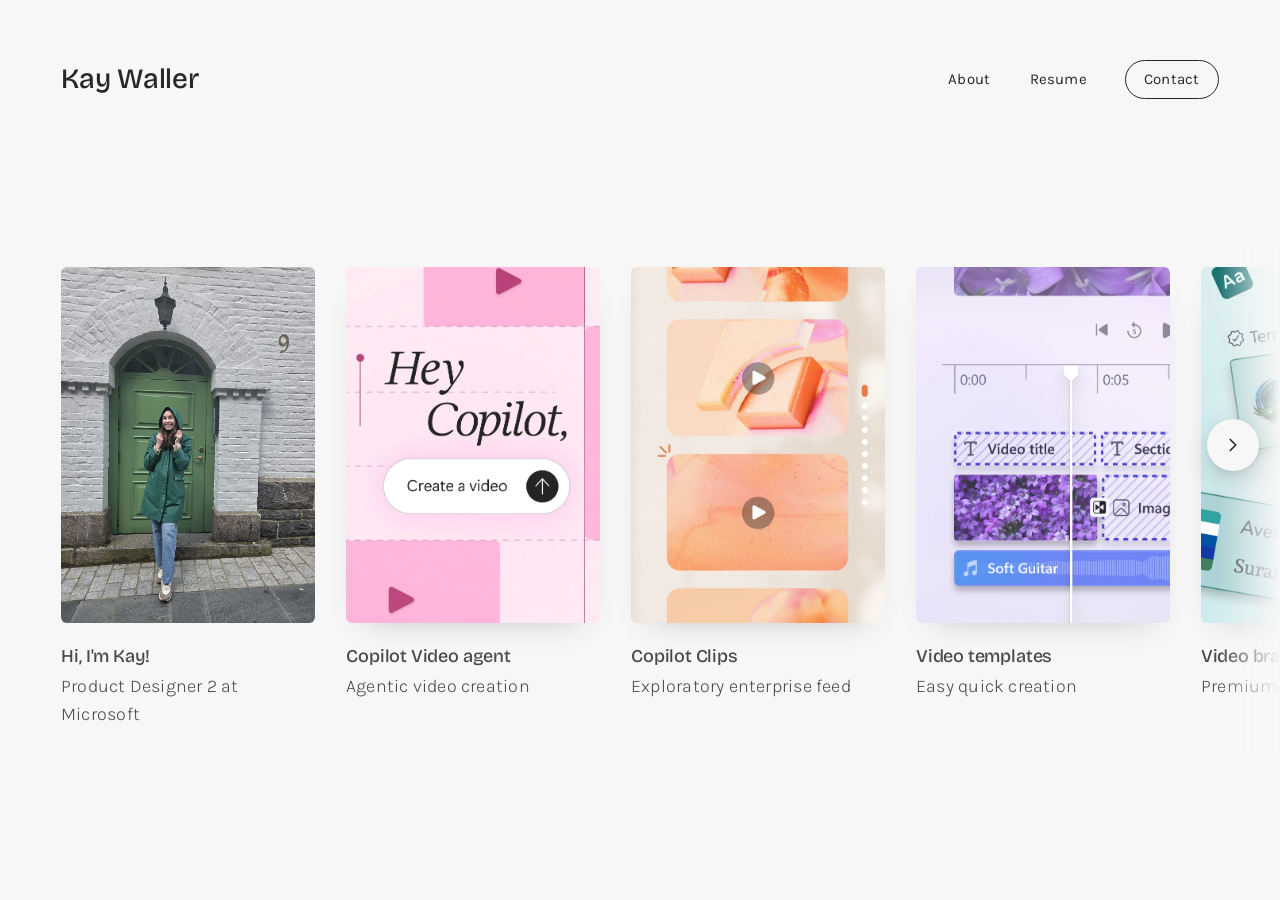
==== index.html @ d30f6dbe "Publish portfolio site" ====
<!doctype html>
<html lang="en">
<head>
  <meta charset="utf-8">
  <meta name="viewport" content="width=device-width, initial-scale=1">
  <title>Kay Waller</title>
  <meta name="description" content="Kay Waller is a Product Designer who believes great design is intuitive, inclusive, and sustainable.">
  <link rel="icon" href="assets/favicon.svg" type="image/svg+xml">
  <link rel="icon" href="assets/favicon-32.png" sizes="32x32" type="image/png">
  <link rel="apple-touch-icon" href="assets/apple-touch-icon.png">
  <meta property="og:type" content="website">
  <meta property="og:site_name" content="Kay Waller">
  <meta property="og:title" content="Kay Waller">
  <meta property="og:description" content="Kay Waller is a Product Designer who believes great design is intuitive, inclusive, and sustainable.">
  <meta property="og:image" content="assets/share/home.jpg">
  <meta property="og:image:width" content="1200">
  <meta property="og:image:height" content="630">
  <meta name="twitter:card" content="summary_large_image">
  <link rel="preconnect" href="https://fonts.googleapis.com">
  <link rel="preconnect" href="https://fonts.gstatic.com" crossorigin>
  <link href="https://fonts.googleapis.com/css2?family=Karla:wght@200;300;400;500;600&family=Bricolage+Grotesque:opsz,wght@12..96,400;12..96,500&display=swap" rel="stylesheet">
  <link rel="stylesheet" href="css/style.css">
</head>
<body class="home">
  <a class="skip" href="#work">Skip to work</a>

  <header class="site-header">
    <a class="wordmark" href="index.html">Kay Waller</a>
    <nav class="header-links" aria-label="Primary">
      <a href="about.html">About</a>
      <a href="https://drive.google.com/file/d/10A3PeTtxcqSA4NvQwoAbNyN6nnkfd34d/view?usp=sharing" target="_blank" rel="noopener">Resume</a>
      <a class="pill" href="mailto:kaywaller19@gmail.com">Contact</a>
    </nav>
  </header>

  <main class="landing" id="work">
    <div class="rail-wrap">
      <div class="rail-fade left" hidden></div>
      <div class="rail-fade right"></div>
      <button class="rail-nav prev" type="button" aria-label="Scroll projects left" disabled>
        <svg viewBox="0 0 24 24" fill="none" stroke="currentColor" stroke-width="1.8" stroke-linecap="round" stroke-linejoin="round"><path d="M15 18l-6-6 6-6"/></svg>
      </button>
      <button class="rail-nav next" type="button" aria-label="Scroll projects right">
        <svg viewBox="0 0 24 24" fill="none" stroke="currentColor" stroke-width="1.8" stroke-linecap="round" stroke-linejoin="round"><path d="M9 18l6-6-6-6"/></svg>
      </button>

      <div class="rail" data-project-cards>
        <div class="card card--me">
          <div class="card-media">
            <img src="assets/landing/me.jpg" alt="Kay Waller in a green raincoat, smiling in front of a green door" width="1000" height="1333">
          </div>
          <p class="card-sub">Hi, I'm Kay!</p>
          <p class="card-note">Product Designer 2 at Microsoft</p>
        </div>
      </div>
    </div>
  </main>

  <script src="js/projects.js"></script>
  <script src="js/main.js"></script>
</body>
</html>
---- css/style.css ----
/* ==========================================================================
   Kay Waller — portfolio
   Type: Playfair Display (display) + Karla (text), matching the original site.
   Each project page sets --tint / --tint-deep / --accent on <body>.
   ========================================================================== */

:root {
  --bg: #f7f7f7;
  --surface: #fafafa;
  --ink: #282828;
  --ink-soft: #4a4a4a;
  --muted: #6b6b6b;
  --line: #d9d9d9;
  --accent: #e2622a;
  --tint: #f3c4a5;
  --tint-deep: #eab08c;
  --serif: "Bricolage Grotesque", var(--sans); /* display face for titles, headings, the name and card titles; Karla stays for body text */
  --sans: "Karla", system-ui, -apple-system, sans-serif;
  --gutter: clamp(16px, 4.8vw, 96px);
  --col: 680px;
  --wide: 1240px;
  --radius: 12px;
  --shadow: 0 24px 48px -20px rgba(40, 30, 20, .28), 0 4px 14px rgba(40, 30, 20, .06);
  --ease: cubic-bezier(.22, .8, .24, 1);
  /* Project page spacing, sized to the 18px body. Every gap on a project page uses one of these. */
  --sp-caption: 12px;  /* image or video -> its caption */
  --sp-head: 16px;     /* heading -> the text under it */
  --sp-para: 18px;     /* paragraph -> paragraph (1em) */
  --sp-block: 36px;    /* text <-> figure, carousel, card row or quote */
  --sp-section: 80px;  /* end of one section -> next section's heading */
  /* shared header geometry, so buttons sit at the same height on the landing and project pages */
  --head-top: clamp(24px, 4.4vw, 56px);
  --head-row: calc(clamp(22px, 2.2vw, 28px) * 1.68); /* one line of the Kay Waller wordmark */
}

*, *::before, *::after { box-sizing: border-box; }
html { -webkit-text-size-adjust: 100%; scroll-behavior: smooth; }
@media (prefers-reduced-motion: reduce) { html { scroll-behavior: auto; } *, *::before, *::after { transition: none !important; animation: none !important; } }

body {
  margin: 0;
  background: var(--bg);
  color: var(--ink);
  font-family: var(--sans);
  font-weight: 300;
  font-size: 18px;
  line-height: 1.68;
  letter-spacing: .012em;
  -webkit-font-smoothing: antialiased;
  overflow-x: hidden;
}
img, video { display: block; max-width: 100%; height: auto; }
a { color: inherit; }
h1, h2, h3 { font-family: var(--serif); font-weight: 500; letter-spacing: -.015em; margin: 0; }
p { margin: 0 0 var(--sp-para); }
strong { font-weight: 500; }
:focus-visible { outline: 2px solid var(--accent); outline-offset: 3px; border-radius: 4px; }

.skip { position: absolute; left: -999px; top: 8px; background: var(--ink); color: #fff; padding: 8px 14px; border-radius: 6px; z-index: 50; }
.skip:focus { left: 8px; }

/* ---------- Site header (landing) ---------- */
.site-header {
  display: flex; align-items: center; justify-content: space-between; gap: 16px;
  padding: var(--head-top) var(--gutter) 0;
}
.wordmark { font-family: var(--serif); font-size: clamp(24px, 2.4vw, 32px); font-weight: 500; text-decoration: none; letter-spacing: -.01em; }
.header-links { display: flex; align-items: center; gap: clamp(16px, 2.4vw, 40px); }
.header-links a { text-decoration: none; font-weight: 400; font-size: 18px; }
.header-links a:not(.pill):hover { text-decoration: underline; text-underline-offset: 5px; }
.pill {
  display: inline-block; padding: 9px 26px; border: 1.5px solid var(--ink); border-radius: 999px;
  transition: background .25s var(--ease), color .25s var(--ease);
}
.pill:hover { background: var(--ink); color: var(--bg); }

.toast {
  position: fixed; left: 50%; bottom: 32px; z-index: 60;
  padding: 10px 20px; border-radius: 999px;
  background: var(--ink); color: var(--bg); font-size: 15px; font-weight: 400; white-space: nowrap;
  box-shadow: 0 10px 28px rgba(0, 0, 0, .18);
  opacity: 0; transform: translate(-50%, 12px); pointer-events: none;
  transition: opacity .3s var(--ease), transform .3s var(--ease);
}
.toast.show { opacity: 1; transform: translate(-50%, 0); }

/* ---------- Landing card rail ---------- */
.landing { padding: clamp(48px, 9vh, 120px) 0 clamp(48px, 8vh, 96px); }
.rail-wrap { position: relative; }
.rail {
  --card: clamp(260px, calc((100vw - 2 * var(--gutter) - 3 * 40px) / 4), 440px);
  display: grid; grid-auto-flow: column; grid-auto-columns: var(--card);
  gap: clamp(20px, 2.4vw, 40px);
  overflow-x: auto; overscroll-behavior-x: contain;
  scroll-snap-type: x mandatory; scroll-padding-inline: var(--gutter);
  padding: 24px var(--gutter) 40px;
  scrollbar-width: none;
}
.rail::-webkit-scrollbar { display: none; }
.rail > * { scroll-snap-align: start; }
/* Snapping fights eased wheel scrolling, so keep it for touch only */
@media (pointer: fine) { .rail { scroll-snap-type: none; } }
.rail-nav {
  position: absolute; top: calc(24px + var(--card-h, 0px) / 2); translate: 0 -50%;
  width: 52px; height: 52px; border-radius: 50%; border: 0; cursor: pointer;
  display: grid; place-items: center;
  background: var(--bg); color: var(--ink);
  box-shadow: 0 10px 28px rgba(0, 0, 0, .16), 0 2px 6px rgba(0, 0, 0, .08);
  transition: opacity .3s var(--ease), transform .25s var(--ease);
  z-index: 3;
}
.rail-nav:hover { transform: scale(1.06); }
.rail-nav[disabled] { opacity: 0; pointer-events: none; }
.rail-nav.prev { left: calc(var(--gutter) / 2 - 10px); }
.rail-nav.next { right: calc(var(--gutter) / 2 - 10px); }
.rail-nav svg { width: 22px; height: 22px; }
.rail-fade { position: absolute; top: 0; bottom: 0; width: var(--gutter); pointer-events: none; z-index: 2; transition: opacity .3s; }
.rail-fade.left { left: 0; background: linear-gradient(90deg, var(--bg), transparent); }
.rail-fade.right { right: 0; background: linear-gradient(270deg, var(--bg), transparent); }
.rail-fade[hidden] { display: block; opacity: 0; }

.card { display: block; text-decoration: none; color: inherit; }
.card-media {
  position: relative; aspect-ratio: 5 / 7; border-radius: 6px; overflow: hidden;
  background: #e6e6e6; box-shadow: 0 18px 40px -22px rgba(0, 0, 0, .35);
}
.card-media img { width: 100%; height: 100%; object-fit: cover; transition: transform .7s var(--ease), filter .4s var(--ease); }
/* The hover blurs the image itself (not a backdrop-filter, which leaves a sharp sliver at the card's edges);
   the image is scaled up enough that the blur's faded rim stays outside the card's clipped corners. */
.card-hover {
  position: absolute; inset: 0; display: grid; place-content: center; justify-items: center; gap: 10px;
  background: color-mix(in srgb, var(--bg) 55%, transparent);
  opacity: 0; transition: opacity .35s var(--ease);
  font-size: 17px; font-weight: 400;
}
.card-hover svg { width: 56px; height: 56px; transform: translateX(-6px); transition: transform .45s var(--ease); }
a.card .card-media:hover .card-hover, a.card:focus-visible .card-hover { opacity: 1; }
a.card .card-media:hover .card-hover svg, a.card:focus-visible .card-hover svg { transform: none; }
a.card .card-media:hover img, a.card:focus-visible .card-media img { transform: scale(1.1); filter: blur(6px) saturate(.6); }
.card--me .card-media { background: #dadada; box-shadow: none; }
.card-title { margin: 22px 0 2px; font-family: var(--sans); font-weight: 500; font-size: 18px; letter-spacing: .02em; }
.card-sub { margin: 0; color: var(--ink-soft); font-size: 17px; line-height: 1.6; }

/* Landing page: fits one screen, no vertical scroll, cards sized to the height left under the header */
body.home { height: 100vh; height: 100dvh; display: flex; flex-direction: column; overflow: hidden; }
.home .site-header { flex: none; }
/* Three levels: name 28 / titles 18 / everything else 15 */
:is(.home, .page-about) .wordmark { font-size: clamp(22px, 2.2vw, 28px); font-weight: 500; }
:is(.home, .page-about) .header-links a { font-size: 15px; }
:is(.home, .page-about) .pill { padding: 6px 18px; }
/* Resume: a ghost pill the same size as Contact that fills light gray on hover */
:is(.home, .page-about) .header-links { gap: clamp(4px, .8vw, 12px); }
:is(.home, .page-about) .header-links a:not(.pill) {
  padding: 6px 18px; border: 1.5px solid transparent; border-radius: 999px;
  transition: background .25s var(--ease);
}
:is(.home, .page-about) .header-links a:not(.pill):hover { text-decoration: none; background: #edeff2; }
/* Even spacing: at rest, a ghost pill's visible edge is its text, but Contact's is its outline. Pulling the ghost
   pills together by half their padding and pushing Contact out by the same makes every visible gap identical. */
:is(.home, .page-about) .header-links { --hl-pad: 18px; }
:is(.home, .page-about) .header-links a:not(.pill) + a:not(.pill) { margin-left: calc(var(--hl-pad) / -2); }
:is(.home, .page-about) .header-links .pill { margin-left: calc(var(--hl-pad) / 2); }
/* the page you're on keeps its light gray fill */
/* the page you're on: no fill, just a short black underline with rounded ends, spanning the word */
:is(.home, .page-about) .header-links a[aria-current="page"] { position: relative; background: none; cursor: default; }
:is(.home, .page-about) .header-links a[aria-current="page"]::after {
  content: ""; position: absolute; left: var(--hl-pad); right: var(--hl-pad); bottom: 2px;
  height: 2px; border-radius: 999px; background: var(--ink);
}

/* About page: laid out on the landing page's grid. The page is one screen tall like the landing page, and the row
   uses the same card size, gap, padding and vertical centring, so the two photos sit exactly where the landing page's
   first two cards are. The bio spans two card widths and ends on the header's right edge. */
body.page-about { height: 100vh; height: 100dvh; display: flex; flex-direction: column; overflow: hidden; }
.page-about .site-header { flex: none; }
.about {
  flex: 1; min-height: 0; overflow-y: auto; container-type: size;
  display: flex; flex-direction: column; justify-content: center;
}
.about-row {
  /* same --card/--gap as .landing .rail; --label-h matches the landing cards' title + subtitle under the image */
  --card: calc(.98 * min(clamp(200px, calc((100vw - 2 * var(--gutter) - 3 * 40px) / 4), 440px), (100cqh - 210px) * 5 / 7));
  --gap: clamp(20px, 2.4vw, 40px); --label-h: 78px;
  display: grid; grid-template-columns: var(--card) var(--card) minmax(0, 1fr); column-gap: var(--gap); align-items: start;
  padding: 20px var(--gutter) calc(28px + var(--label-h));
}
.about-photo { aspect-ratio: 5 / 7; border-radius: 6px; overflow: hidden; background: #dadada; box-shadow: 0 14px 32px -20px rgba(0, 0, 0, .26); }
.about-photo img { width: 100%; height: 100%; object-fit: cover; }
.about-photo--empty { box-shadow: none; }
/* load-in: the same deal as the landing cards. The photos drop as a deck on the first slot, the second is dealt out
   to its place, then the bio fades up. Uses the landing page's keyframes and timings. */
.about-photo {
  position: relative; z-index: calc(10 - var(--i, 0));
  animation:
    deck-drop .15s cubic-bezier(.2, .9, .3, 1.2) both,
    deal .35s cubic-bezier(.34, 1.45, .55, 1) calc(.08s + var(--i, 0) * .035s) both;
}
.about-photo:nth-child(1) { --i: 0; --r: -3deg; }
.about-photo:nth-child(2) { --i: 1; --r: 5deg; }
.about-text { animation: text-up .3s var(--ease) .29s both; }
.about-text { justify-self: end; width: min(100%, 2 * var(--card) + var(--gap)); }
/* set exactly like the "Kay Waller" wordmark in the header */
.about-text h1 { font-family: var(--serif); font-size: clamp(22px, 2.2vw, 28px); font-weight: 500; letter-spacing: -.01em; line-height: 1.25; margin-bottom: var(--sp-head); }
.about-text a { text-underline-offset: 3px; }
.landing {
  flex: 1; min-height: 0; padding: 0;
  display: flex; flex-direction: column; justify-content: center;
  container-type: size;
}
.landing .rail {
  /* 210px = rail padding + the gap above the description + up to five lines of it (descriptions are never cut off) */
  --card: calc(.98 * min(clamp(200px, calc((100vw - 2 * var(--gutter) - 3 * 40px) / 4), 440px), (100cqh - 210px) * 5 / 7));
  padding-block: 20px 28px;
}
.landing .rail-nav { top: calc(20px + var(--card-h, 0px) / 2); }

/* Load-in: the cards drop onto the first slot as a messy deck, then get dealt out one by one.
   Each card starts --i slots to its left (stacked on the About me card) with its own tilt. */
.landing .rail { --gap: clamp(20px, 2.4vw, 40px); column-gap: var(--gap); position: relative; z-index: 1; }
.landing .card {
  position: relative; z-index: calc(10 - var(--i, 0));
  animation:
    deck-drop .15s cubic-bezier(.2, .9, .3, 1.2) both,
    deal .35s cubic-bezier(.34, 1.45, .55, 1) calc(.08s + var(--i, 0) * .035s) both;
}
/* no hover states while the cards are still flying (main.js removes this when the deal finishes) */
.landing .rail.dealing .card { pointer-events: none; }
.landing .card:nth-child(1) { --i: 0; --r: -3deg; }
.landing .card:nth-child(2) { --i: 1; --r: 5deg; }
.landing .card:nth-child(3) { --i: 2; --r: -7deg; }
.landing .card:nth-child(4) { --i: 3; --r: 4deg; }
.landing .card:nth-child(5) { --i: 4; --r: -5deg; }
.landing .card-title, .landing .card-sub { animation: text-up .3s var(--ease) calc(.25s + var(--i, 0) * .035s) both; }
.landing .card-sub { animation-delay: calc(.29s + var(--i, 0) * .035s); }
.landing .rail-nav.next:not([disabled]) { animation: nudge .6s var(--ease) .55s both; }
@keyframes deck-drop {
  from { opacity: 0; scale: 1.06; }
  to { opacity: 1; scale: 1; }
}
@keyframes deal {
  from { translate: calc(-1 * var(--i, 0) * (var(--card) + var(--gap))) 0; rotate: var(--r, 0deg); }
  to { translate: 0 0; rotate: 0deg; }
}
@keyframes text-up {
  from { opacity: 0; translate: 0 8px; }
  to { opacity: 1; translate: 0 0; }
}
@keyframes nudge { /* the next arrow pops in, then gives a little "there's more" bump */
  0% { opacity: 0; scale: .6; }
  35% { opacity: 1; scale: 1; translate: 0 -50%; }
  55% { translate: 6px -50%; }
  75% { translate: 0 -50%; }
  85% { translate: 3px -50%; }
  100% { translate: 0 -50%; }
}
/* Project cards look and behave the same on the landing page and in each project's "Other work" */
:is(.landing, .other) .card-media { box-shadow: 0 14px 32px -20px rgba(0, 0, 0, .26); }
.landing .card--me .card-media { box-shadow: none; }
:is(.landing, .other) .card-hover { font-size: 15px; font-weight: 400; gap: 6px; }
:is(.landing, .other) .card-hover svg { width: 28px; height: 28px; transform: translateX(-3px); }
/* a soft bob while hovered: the label trails the arrow slightly so they move like one springy object */
:is(.landing, .other) .card-hover-label { display: block; }
:is(.landing, .other) a.card .card-media:hover .card-hover svg,
:is(.landing, .other) a.card:focus-visible .card-hover svg { animation: hover-bob 1.6s ease-in-out .35s infinite; }
:is(.landing, .other) a.card .card-media:hover .card-hover-label,
:is(.landing, .other) a.card:focus-visible .card-hover-label { animation: hover-bob 1.6s ease-in-out .42s infinite; }
@keyframes hover-bob {
  0%, 45%, 100% { translate: 0 0; }
  15% { translate: 0 -3px; }
  28% { translate: 0 0; }
  36% { translate: 0 -1px; }
}
:is(.landing, .other) .card-hover circle { fill: var(--ink); stroke: var(--ink); }
:is(.landing, .other) .card-hover path { stroke: var(--bg); }
:is(.landing, .other) .card-title { margin: 24px 0 6px; font-size: 21px; line-height: 1.25; letter-spacing: 0; }
:is(.landing, .other) .card-sub { font-size: 18px; font-weight: 300; line-height: 1.55; } /* same size and weight as the project pages' body text */
:is(.landing, .other) .card-sub { margin-top: 20px; font-family: var(--serif); font-weight: 500; letter-spacing: -.01em; } /* card titles in the display face */
:is(.landing, .other) .card-note { margin: 2px 0 0; color: var(--ink-soft); font-size: 18px; line-height: 1.55; } /* plain body text under the bold label */ /* the landing cards have no titles: the description sits right under the image */
/* ---------- Project hero ---------- */
.topnav {
  display: flex; justify-content: space-between; align-items: center; gap: 16px;
  padding: clamp(20px, 3.6vw, 44px) var(--gutter) 0; font-size: 15px; font-weight: 400;
  position: relative; z-index: 2;
}
.topnav a { text-decoration: none; display: inline-flex; align-items: center; gap: 8px; }
.topnav a:hover span { text-decoration: underline; text-underline-offset: 5px; }
.topnav svg { width: 18px; height: 18px; flex: none; transition: transform .3s var(--ease); }
.topnav a:first-child:hover svg { transform: translateY(-2px); }
.topnav a:last-child:hover svg { transform: translateX(3px); }

/* Hero runs edge to edge from the very top; the project nav floats over it on frosted pills */
.phead { position: relative; }
.phead .topnav {
  position: absolute; top: 0; left: 0; right: 0;
  padding-top: var(--head-top); height: calc(var(--head-top) + var(--head-row));
}
.phead .topnav a {
  padding: 6px 13px; border-radius: 999px;
  background: color-mix(in srgb, var(--bg) 20%, transparent);
  -webkit-backdrop-filter: blur(14px) saturate(1.2); backdrop-filter: blur(14px) saturate(1.2);
  transition: background .25s var(--ease);
}
.phead .topnav a:hover { background: color-mix(in srgb, var(--bg) 80%, transparent); }
.phead .topnav a:hover span { text-decoration: none; }
/* home is icon only: a 44px circle with the same 20px icon and 12px padding as the "Back to top" button */
.phead .topnav a:first-child { padding: 12px; border-radius: 50%; }
.phead .topnav a:first-child svg { width: 20px; height: 20px; }
.hero-banner {
  width: 100%; margin: 0; border-radius: 0; overflow: hidden;
  background: var(--tint); aspect-ratio: 3072 / 1371; max-height: 82vh;
}
.hero-banner img { width: 100%; height: 100%; object-fit: cover; object-position: var(--hero-pos, center); }
/* below the image (narrower than 1200px): title, subtitle and button stacked, on the same column as the story text */
.hero-text {
  display: flex; flex-direction: column; gap: var(--sp-head);
  max-width: var(--col); margin: 0 auto; padding: clamp(32px, 5vw, 56px) var(--gutter) 0; box-sizing: content-box;
}
.hero-text .hero-sub { margin: 0; }
.hero-text h1 { font-size: clamp(38px, 4.3vw, 58px); line-height: 1.04; letter-spacing: -.025em; text-wrap: balance; }
.hero-sub { font-size: clamp(18px, 1.3vw, 20px); color: var(--ink-soft); margin: 0 0 .5em; }

/* Wide screens: title + subtitle sit on the empty side of the hero image.
   Each page sets data-text="left|right" and --text-w (how much of the image is empty) on .phead. */
@media (min-width: 1200px) {
  /* Title + subtitle sit straight on the image: the same 420px text width on every page, against the page edge on
     the image's empty side, and vertically centred in the image so all four heroes match. --text-w only caps the
     width where an image's empty area is narrower than that. */
  .phead .hero-text {
    --pad: clamp(20px, 2vw, 32px);
    position: absolute; z-index: 1; top: var(--text-y, 50%); translate: 0 -50%; /* --text-y: a page can centre the text on its image's subject instead */
    width: calc(min(420px, var(--text-w, 100%) - var(--gutter)) + 2 * var(--pad));
    max-width: none; margin: 0; box-sizing: border-box; padding: var(--pad);
    display: flex; flex-direction: column; align-items: stretch; gap: var(--sp-head);
  }
  .phead[data-text="left"] .hero-text { left: calc(var(--gutter) - var(--pad)); }
  .phead[data-text="right"] .hero-text { right: calc(var(--gutter) - var(--pad)); }
  .phead .hero-text h1 { font-size: clamp(34px, 3.2vw, 52px); }
  .phead .hero-sub { font-size: 17px; color: var(--ink); margin: 0; }
}

/* ---------- Overview (challenge + meta) ---------- */
.overview { padding: var(--sp-section) max(var(--gutter), calc((100% - var(--col)) / 2)) 0; }
.eyebrow { font-family: var(--sans); font-size: 16px; font-weight: 400; letter-spacing: .08em; text-transform: uppercase; color: var(--accent); margin: 0 0 8px; }
.challenge { font-family: var(--serif); font-weight: 400; letter-spacing: -.01em; font-size: clamp(24px, 2vw, 29px); line-height: 1.35; margin: 0 0 var(--sp-block); text-wrap: pretty; }
.meta { display: grid; grid-template-columns: 1fr 1fr; gap: var(--sp-block) clamp(32px, 5vw, 64px); }
.meta p { margin: 0; }
.meta ul { margin: 0; padding: 0; list-style: none; }
.meta li { position: relative; padding-left: 18px; }
/* the dash is a text character, not a drawn line: text sits on whole pixels, so every dash renders identically.
   (A thin drawn line lands on fractional pixel rows and blurs or thickens unevenly from item to item.) */
.meta li::before { content: "\2013"; position: absolute; left: 0; top: 0; color: var(--accent); font-weight: 400; }

/* ---------- Story sections ---------- */
.story { padding: 0 var(--gutter); container-type: inline-size; }
.section { max-width: var(--col); margin: var(--sp-section) auto 0; }
.section > h2 { font-size: 24px; line-height: 1.25; margin-bottom: var(--sp-head); }
.section h3 { font-family: var(--sans); font-weight: 600; font-size: 18px; margin: 0 0 8px; }
.section ul.list { margin: 0 0 var(--sp-para); padding: 0; list-style: none; }
.section ul.list > li { position: relative; padding-left: 26px; margin-bottom: .5em; }
.section ul.list > li::before { content: "\2013"; position: absolute; left: 2px; top: 0; color: var(--accent); font-weight: 400; }
mark.todo { background: #fff1a8; color: var(--ink); padding: 1px 5px; border-radius: 4px; box-shadow: inset 0 0 0 1px #e8c94a; font-weight: 400; }

/* ---------- Figures ---------- */
.fig { margin: var(--sp-block) 0; }
.fig-media { position: relative; border-radius: var(--radius); overflow: hidden; box-shadow: var(--shadow); background: #e7e7e7; }
.fig-media img, .fig-media video { width: 100%; }
.fig figcaption, .caption { margin-top: var(--sp-caption); text-align: center; color: var(--ink-soft); font-size: 15px; line-height: 1.5; text-wrap: balance; }

/* "Jump to final designs" in the hero: the same frosted pill as the project nav buttons; the arrow nudges down on hover */
.jump {
  align-self: flex-start; width: fit-content; display: inline-flex; align-items: center; gap: 8px; margin: 4px 0 0 -13px; /* pull left by the padding so the words line up with the subtitle */
  padding: 6px 13px; border-radius: 999px; font-size: 15px; font-weight: 600; text-decoration: none; color: var(--ink);
  background: color-mix(in srgb, var(--bg) 20%, transparent);
  -webkit-backdrop-filter: blur(14px) saturate(1.2); backdrop-filter: blur(14px) saturate(1.2);
  transition: background .25s var(--ease);
}
.jump:hover { background: color-mix(in srgb, var(--bg) 80%, transparent); }
.jump svg { width: 16px; height: 16px; transition: transform .3s var(--ease); }
.jump:hover svg { transform: translateY(2px); }
#final-designs { scroll-margin-top: var(--sp-block); }

/* "Back to top": frosted pill fixed bottom-left, shown by main.js once you've scrolled down */
.to-top {
  /* bottom gap = the space under the "Other work" cards at the end of the page (section spacing + the rail's 4px) */
  position: fixed; left: var(--gutter); bottom: calc(var(--sp-section) + 4px); z-index: 40;
  display: grid; place-items: center; width: 44px; height: 44px; padding: 0; border: 0; border-radius: 50%;
  color: var(--ink); cursor: pointer;
  background: color-mix(in srgb, var(--bg) 82%, transparent);
  -webkit-backdrop-filter: blur(14px) saturate(1.2); backdrop-filter: blur(14px) saturate(1.2);
  box-shadow: 0 6px 18px rgba(0, 0, 0, .1), 0 1px 3px rgba(0, 0, 0, .06);
  opacity: 0; translate: 0 10px; pointer-events: none;
  transition: opacity .3s var(--ease), translate .3s var(--ease), background .25s var(--ease);
}
.to-top.show { opacity: 1; translate: 0 0; pointer-events: auto; }
.to-top:hover { background: var(--bg); }
.to-top svg { width: 20px; height: 20px; transition: transform .3s var(--ease); }
.to-top:hover svg { transform: translateY(-2px); }

/* plain: for images that bring their own transparent backdrop and shadow, so no frame around them */
.fig--plain .fig-media { background: none; box-shadow: none; border-radius: 0; overflow: visible; }
/* the Video Hub screenshot has ~4% transparent margin round the window: widen it so the window itself spans the column */
.fig--hub .fig-media img { width: 109.3%; max-width: none; margin: -2.4% 0 -7.1% -4.65%; }

/* cards cut out onto transparency: a soft shadow under each card shape, in place of the backdrop they were on */
.fig--cards .fig-media img { filter: drop-shadow(0 10px 14px rgba(0, 0, 0, .09)) drop-shadow(0 2px 4px rgba(0, 0, 0, .04)); }

/* as wide as the page header: edge to edge between the header's left and right margins */
.fig--full { width: 100cqw; margin-left: 50%; transform: translateX(-50%); } /* 100cqw = the story area inside its gutters, scrollbar excluded */

/* wider than the text column */
.fig--wide { width: min(var(--wide), calc(100vw - 2 * var(--gutter))); margin-left: 50%; transform: translateX(-50%); }

/* full bleed: a tinted band that runs edge to edge with the media centred inside */
.fig--bleed {
  width: 100vw; margin-left: 50%; transform: translateX(-50%);
  padding: clamp(40px, 7vw, 112px) var(--gutter);
  background: linear-gradient(160deg, var(--tint) 0%, var(--tint-deep) 100%);
  margin-block: var(--sp-block);
}
.fig--bleed .fig-media { max-width: var(--wide); margin-inline: auto; box-shadow: 0 40px 80px -30px rgba(0, 0, 0, .35); }
.fig--bleed figcaption { color: var(--ink); max-width: var(--wide); margin-inline: auto; }
/* ---------- Team cards: a row of three spanning the text column; stacks on phones ---------- */
.team-cards {
  list-style: none; padding: 0; margin: var(--sp-block) 0;
  display: grid; grid-template-columns: repeat(3, minmax(0, 1fr)); gap: 0 clamp(12px, 1.6vw, 22px);
}
/* header and body rows are shared across the cards, so the headers match in height when one title wraps */
.team-card {
  display: grid; grid-row: span 2; grid-template-rows: subgrid; border-radius: 18px; overflow: hidden; background: #fff;
  box-shadow: 0 12px 26px -10px rgba(0, 0, 0, .14), 0 2px 6px rgba(0, 0, 0, .04);
}
.section .team-card h3 {
  margin: 0; padding: 16px 20px; background: #202020; color: #e2e2e2;
  font-size: 18px; font-weight: 600; line-height: 1.4;
}
.team-cards--pair { grid-template-columns: repeat(2, minmax(0, 1fr)); } /* two cards splitting the column */
/* five cards: a row of three, then two centred beneath (on a six-track grid each card spans two) */
.team-cards--five { grid-template-columns: repeat(6, minmax(0, 1fr)); }
.team-cards--five > .team-card { grid-column: span 2; }
.team-cards--five > .team-card:nth-child(4) { grid-column: 2 / span 2; }
.team-cards--five > .team-card:nth-child(n+4) { margin-top: clamp(12px, 1.6vw, 22px); }
.section .team-card--me h3 { background: #ff92c6; color: #202020; }
.team-card p { margin: 0; padding: 16px 20px 22px; color: var(--ink); line-height: 1.55; }

/* ---------- Team rows: wordier cards stacked down the text column, dark header on the left, full text on the right ---------- */
.team-rows { list-style: none; padding: 0; margin: var(--sp-block) 0; display: grid; gap: 14px; }
.team-row {
  display: grid; grid-template-columns: minmax(0, 1fr) minmax(0, 2fr); border-radius: 18px; overflow: hidden; background: #fff;
  box-shadow: 0 12px 26px -10px rgba(0, 0, 0, .14), 0 2px 6px rgba(0, 0, 0, .04);
}
.section .team-row h3 { margin: 0; padding: 18px 20px; background: #202020; color: #e2e2e2; font-size: 18px; font-weight: 600; line-height: 1.4; }
.team-row-body { padding: 18px 22px 20px; }
.team-row-body > :is(p, ul) { margin: 0; line-height: 1.55; }
.team-row-body > ul.list > li { margin-bottom: .45em; }
.team-row-body > ul.list > li:last-child { margin-bottom: 0; }

/* ---------- Screenshot rail: full-bleed horizontal scroller inside a story section ---------- */
/* Breaks out of the text column to the full window so later items run off the right edge. */
.shot-rail { width: 100vw; margin: calc(var(--sp-block) - 12px) 0 var(--sp-block) calc(50% - 50vw); }
/* just enough rail padding for the shots' shadows (overflow-x scrolling clips them otherwise) */
.shot-rail .rail { padding-block: 12px 4px; }
.shot-rail .rail-nav { top: calc(12px + var(--card-h, 0px) / 2); }
/* every shot shares one height and keeps its own width, so whole boards show and the captions line up */
.shot-rail .rail {
  --shot-h: clamp(265px, 27.8vw, 503px); grid-auto-columns: max-content;
  /* start the first item on the text column's left edge instead of the page gutter */
  --col-left: calc((100vw - min(var(--col), 100vw - 2 * var(--gutter))) / 2);
  padding-left: var(--col-left); scroll-padding-left: var(--col-left);
}
.shot { margin: 0; }
.shot-media { border-radius: var(--radius); overflow: hidden; background: #e7e7e7; box-shadow: var(--shadow); }
/* plain shots: images that bring their own transparent backdrop and shadow get no box, fill or shadow */
.shot--plain .shot-media { background: none; box-shadow: none; border-radius: 0; overflow: visible; }
.shot-media img, .shot-media video { height: var(--shot-h); width: auto; max-width: none; }
.shot figcaption { width: 0; min-width: 100%; margin-top: var(--sp-caption); color: var(--ink-soft); font-size: 15px; line-height: 1.5; text-align: center; text-wrap: balance; } /* wraps to the image's width */

/* ---------- Pull quotes ---------- */
.pullquote {
  position: relative; margin: var(--sp-block) 0; padding: 8px 0 8px clamp(28px, 4vw, 56px);
  border-left: 3px solid var(--accent);
}
.pullquote::before {
  content: "\201C"; position: absolute; left: clamp(20px, 3.4vw, 46px); top: -.42em;
  font-family: var(--serif); font-size: clamp(86px, 8.4vw, 132px); line-height: 1; color: var(--accent); opacity: .22; pointer-events: none;
}
.pullquote p { position: relative; font-family: var(--serif); font-size: clamp(22px, 1.8vw, 26px); line-height: 1.45; margin: 0; text-wrap: pretty; }
/* plain variant: just the accent line beside ordinary body text, no quote mark */
.pullquote--plain { padding: 4px 0 4px 24px; }
/* the big quote mark pokes up .42em above the quote, so add that overhang to the space above it */
.pullquote:not(.pullquote--plain) { margin-top: calc(var(--sp-block) + .25 * clamp(86px, 8.4vw, 132px)); }
.pullquote--plain::before { content: none; }
.pullquote--plain p { font-size: inherit; line-height: 1.6; }
.pullquote footer { margin-top: var(--sp-caption); font-size: 14px; font-weight: 400; letter-spacing: .08em; text-transform: uppercase; color: var(--accent); }

/* ---------- Two-up callout cards ---------- */
.duo { display: grid; grid-template-columns: 1fr 1fr; gap: 24px; margin: var(--sp-block) 0; }
.duo > div { padding: 28px 30px; border-radius: var(--radius); background: color-mix(in srgb, var(--tint) 28%, var(--surface)); border: 1px solid color-mix(in srgb, var(--accent) 45%, transparent); }
.duo p { margin: 0; }

/* ---------- Chip row (short noun lists) ---------- */
.chips { display: flex; flex-wrap: wrap; gap: 10px; margin: 0 0 var(--sp-para); padding: 0; list-style: none; }
.chips li { padding: 8px 18px; border-radius: 999px; background: var(--surface); border: 1px solid var(--line); font-weight: 400; font-size: 16px; }

/* ---------- Dash list whose items each carry a figure (text, then its image/video) ---------- */
.section ul.list--figs > li { margin-bottom: var(--sp-block); }
.section ul.list--figs > li > p { margin: 0; }
.section ul.list--figs > li > .fig { margin: var(--sp-head) 0 0; }

/* ---------- Expanding gallery (multiple images in one visual) ---------- */
.expand {
  width: min(var(--wide), calc(100vw - 2 * var(--gutter))); margin: var(--sp-block) 0; margin-left: 50%; transform: translateX(-50%);
}
.expand-track { display: flex; gap: 10px; height: var(--h, 460px); }
.panel {
  --grow: 1; position: relative; flex: var(--grow) 1 0; min-width: 0; margin: 0;
  border-radius: var(--radius); overflow: hidden; cursor: pointer; background: #e2e2e2;
  box-shadow: 0 14px 30px -18px rgba(0, 0, 0, .35);
  transition: flex-grow .6s var(--ease), box-shadow .4s var(--ease);
}
.panel.is-active { --grow: var(--active-grow, 5); cursor: default; box-shadow: var(--shadow); }
.panel img, .panel video { width: 100%; height: 100%; object-fit: cover; object-position: var(--pos, center); transition: filter .5s var(--ease), transform .8s var(--ease); }
.panel:not(.is-active) img, .panel:not(.is-active) video { filter: saturate(.55) brightness(.92); }
.panel:not(.is-active):hover img, .panel:not(.is-active):hover video { filter: none; }
.panel-num {
  position: absolute; left: 12px; top: 12px; min-width: 30px; height: 30px; padding: 0 9px; border-radius: 999px;
  display: grid; place-items: center; background: rgba(255, 255, 255, .88); color: var(--ink);
  font-size: 13px; font-weight: 500; font-variant-numeric: tabular-nums; pointer-events: none;
  -webkit-backdrop-filter: blur(6px); backdrop-filter: blur(6px);
}
.panel.is-active .panel-num { background: var(--accent); color: #fff; }
.panel figcaption { display: none; }
.expand-caption { display: flex; justify-content: center; align-items: baseline; gap: 12px; margin-top: var(--sp-caption); min-height: 1.5em; color: var(--ink-soft); font-size: 15px; text-align: center; }
.expand-caption b { font-weight: 500; color: var(--accent); font-variant-numeric: tabular-nums; }
.expand-group { margin: 6px 0 0; text-align: center; font-size: 14px; letter-spacing: .08em; text-transform: uppercase; color: var(--muted); }

/* ---------- Other work: the last thing on a project page, with empty space below ---------- */
.other { padding: var(--sp-section) 0; }
.other > h2 { font-size: 24px; line-height: 1.25; padding: 0 var(--gutter); max-width: calc(var(--col) + 2 * var(--gutter)); margin: 0 auto calc(var(--sp-head) - 4px); }
.other .rail { padding-block: 4px; }
/* The rail spans exactly the text column: the two cards split it, with the landing page's gap between them. */
.other .rail {
  padding-inline: calc((100% - min(var(--col), 100% - 2 * var(--gutter))) / 2);
  grid-auto-columns: calc((100% - clamp(20px, 2.4vw, 40px)) / 2);
}


/* ---------- Reveal on scroll ---------- */
.reveal { opacity: 0; transform: translateY(24px); transition: opacity .8s var(--ease), transform .8s var(--ease); }
.reveal.in { opacity: 1; transform: none; }
.fig--wide.reveal, .fig--full.reveal, .fig--bleed.reveal, .expand.reveal { transform: translate(-50%, 24px); }
.fig--wide.reveal.in, .fig--full.reveal.in, .fig--bleed.reveal.in, .expand.reveal.in { transform: translateX(-50%); }

/* ---------- Responsive ---------- */
@media (max-width: 760px) {
  .hero-banner { aspect-ratio: 4 / 3; }
}
@media (max-width: 760px) {
  :root { --sp-block: 28px; --sp-section: 56px; }
  .meta, .duo { grid-template-columns: 1fr; }
  .team-cards { grid-template-columns: 1fr; row-gap: 14px; }
  .team-cards--five > .team-card, .team-cards--five > .team-card:nth-child(n) { grid-column: auto; margin-top: 0; }
  .shot-rail .rail { --shot-h: 74vw; }
  .team-card { grid-row: auto; grid-template-rows: auto; }
  .team-row { grid-template-columns: 1fr; }
  /* phones: no one-screen lock; photos side by side, bio underneath */
  body.page-about { height: auto; overflow: visible; display: block; }
  .about { overflow: visible; container-type: normal; }
  /* minmax(0, …) so the photos can't grow to their image's natural width and push the page sideways */
  .about-row { --card: auto; grid-template-columns: minmax(0, 1fr) minmax(0, 1fr); row-gap: var(--sp-block); padding: var(--sp-block) var(--gutter) var(--sp-section); }
  .about-text { grid-column: 1 / -1; justify-self: stretch; width: auto; }
  .meta { gap: 32px; }
  .rail { --card: min(78vw, 340px); }
  .landing .rail { --card: calc(.98 * min(78vw, 340px, (100cqh - 210px) * 5 / 7)); }
  :is(.home, .page-about) .pill, :is(.home, .page-about) .header-links a:not(.pill) { padding: 5px 13px; }
  :is(.home, .page-about) .header-links { --hl-pad: 13px; }
  .other .rail { --card: calc(.945 * min(78vw, 340px)); grid-auto-columns: var(--card); justify-content: start; }
  .rail-nav, .rail-fade { display: none; }
  .header-links a { font-size: 16px; }
  .pill { padding: 7px 18px; }
  .topnav { font-size: 14px; }

  /* gallery becomes a swipeable strip, each image with its own caption */
  .expand { width: 100vw; }
  .expand-track { height: auto; overflow-x: auto; scroll-snap-type: x mandatory; padding: 0 var(--gutter) 8px; gap: 12px; scrollbar-width: none; }
  .expand-track::-webkit-scrollbar { display: none; }
  .panel { flex: 0 0 84%; scroll-snap-align: center; cursor: default; background: none; box-shadow: none; overflow: visible; border-radius: 0; }
  .panel img, .panel video { height: auto; border-radius: var(--radius); box-shadow: 0 14px 30px -18px rgba(0, 0, 0, .35); }
  .panel:not(.is-active) img, .panel:not(.is-active) video { filter: none; }
  .panel figcaption { display: block; margin-top: 12px; font-size: 15px; color: var(--ink-soft); text-align: left; }
  .panel-num { background: var(--accent) !important; color: #fff !important; }
  .expand-caption { display: none; }
  .expand-group { padding: 0 var(--gutter); text-align: left; }
}

/* Small phones: the landing/about header (name + About, Resume, Contact) has to fit in ~360px */
@media (max-width: 480px) {
  :is(.home, .page-about) .wordmark { font-size: 20px; }
  :is(.home, .page-about) .header-links a { font-size: 14px; }
  :is(.home, .page-about) .pill, :is(.home, .page-about) .header-links a:not(.pill) { padding: 5px 10px; }
  :is(.home, .page-about) .header-links { --hl-pad: 10px; gap: 0; }
}

/* Short screens (phones held sideways). The landing page stays one screen with no vertical scroll: the header is
   tightened and the cards shrink to fit the height, reserving just enough for the one-line title and subtitle.
   The About page has too much text for one screen, so it scrolls like a normal page. */
@media (max-height: 520px) {
  :root { --head-top: 14px; }
  /* 116px = rail padding + gap + up to two lines each of the (smaller) title and subtitle */
  .landing .rail {
    --card: calc(.98 * min(clamp(120px, calc((100vw - 2 * var(--gutter) - 3 * 40px) / 4), 440px), (100cqh - 116px) * 5 / 7));
    padding-block: 8px 10px;
  }
  .landing .card-sub { margin-top: 10px; font-size: 15px; line-height: 1.3; }
  .landing .card-note { font-size: 14px; line-height: 1.35; }
  body.page-about { height: auto; overflow: visible; display: block; }
}
@media (max-height: 520px) and (min-width: 761px) {
  .about { overflow: visible; container-type: normal; }
  .about-row { --card: min(22vw, 220px); padding: 24px var(--gutter) 56px; }
}

/* iPad portrait and phones held sideways (761-1024px wide): the About page stacks vertically, with both photos side
   by side on top and the bio underneath; it scrolls like a normal page */
@media (min-width: 761px) and (max-width: 1024px) {
  body.page-about { height: auto; overflow: visible; display: block; }
  .about { overflow: visible; container-type: normal; }
  .about-row {
    --card: auto; grid-template-columns: repeat(2, minmax(0, min(34vw, 280px))) minmax(0, 1fr);
    row-gap: var(--sp-block); padding: var(--sp-block) var(--gutter) var(--sp-section);
  }
  .about-photo:nth-child(1) { grid-column: 1; grid-row: 1; }
  .about-photo:nth-child(2) { grid-column: 2; grid-row: 1; }
  .about-text { grid-column: 1 / -1; grid-row: 2; justify-self: stretch; width: auto; }
  .about-photo { animation: text-up .45s var(--ease) calc(var(--i, 0) * .07s) both; }
}
/* Phone portrait: the landing cards become a vertical list the page scrolls through, instead of a sideways row */
@media (max-width: 760px) and (min-height: 521px) {
  body.home { height: auto; overflow: visible; display: block; }
  .landing { container-type: normal; padding: 8px 0 var(--sp-section); }
  .landing .rail {
    --card: auto; grid-auto-flow: row; grid-template-columns: minmax(0, 1fr); grid-auto-columns: auto;
    row-gap: var(--sp-block); overflow: visible; padding-block: 16px 0;
  }
  /* the sideways deal doesn't suit a column: each card rises in, one after another */
  .landing .card { animation: text-up .45s var(--ease) calc(var(--i, 0) * .07s) both; }
  .landing .card-title, .landing .card-sub, .landing .card-note { animation: none; }
}

/* iPad portrait and phones held sideways: header-width figures shrink back to the text column */
@media (min-width: 761px) and (max-width: 1024px) {
  .fig--full { width: 100%; margin-left: 0; transform: none; }
  .fig--full.reveal { transform: translateY(24px); }
  .fig--full.reveal.in { transform: none; }
}

/* Phone portrait: "Other work" cards stack vertically instead of scrolling sideways */
@media (max-width: 760px) {
  .other .rail {
    --card: auto; grid-auto-flow: row; grid-template-columns: minmax(0, 1fr); grid-auto-columns: auto;
    row-gap: var(--sp-block); overflow: visible;
  }
}

/* Phone portrait: every screenshot/video carousel becomes a plain vertical stack at the text column's width */
@media (max-width: 760px) {
  .shot-rail { width: auto; margin: var(--sp-block) 0; }
  .shot-rail .rail {
    grid-auto-flow: row; grid-template-columns: minmax(0, 1fr); grid-auto-columns: auto;
    row-gap: var(--sp-block); overflow: visible; padding: 0;
  }
  .shot-media img, .shot-media video { width: 100%; height: auto; }
  .shot figcaption { width: auto; min-width: 0; }
}
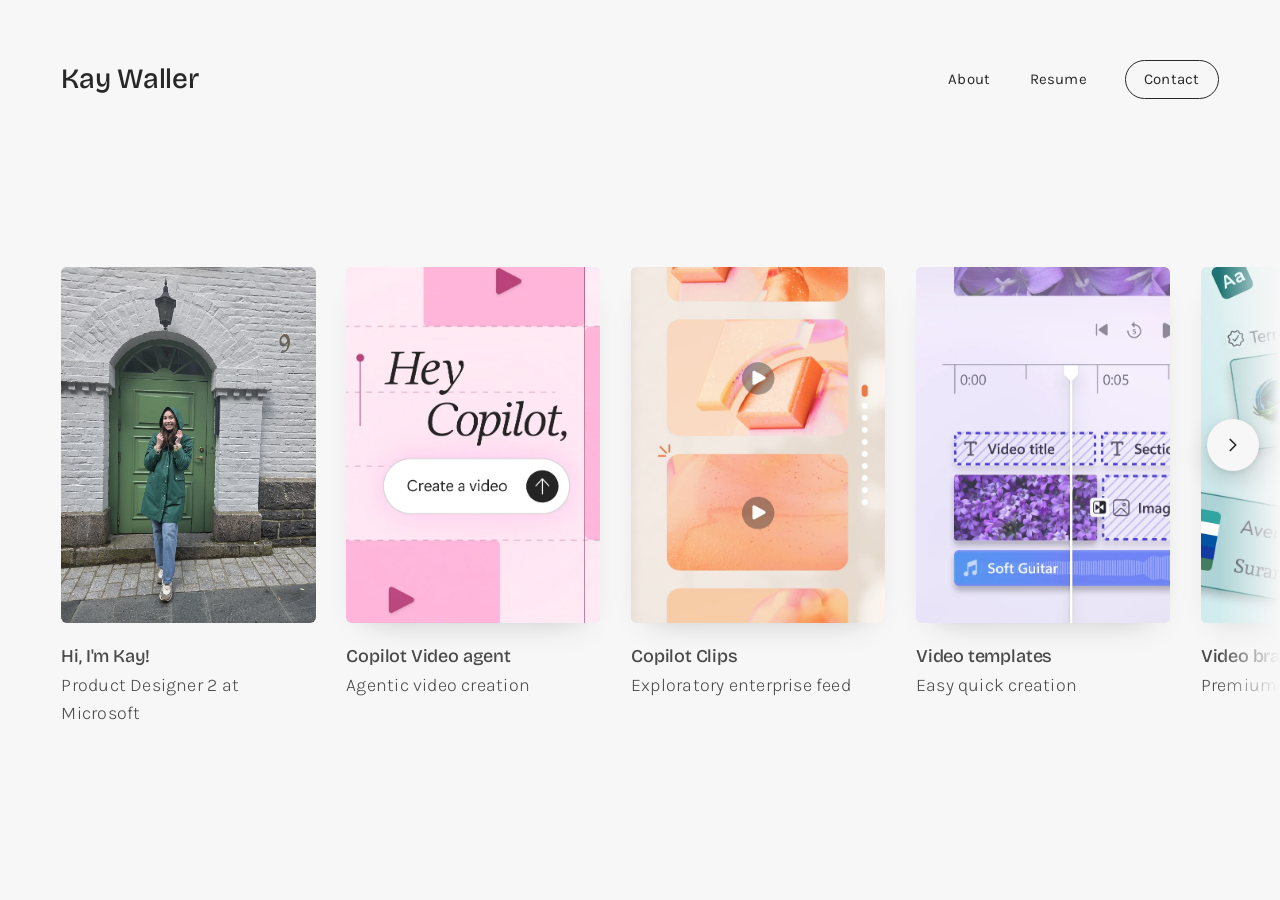
==== commit 09fbee90: "Update resume link" ====
--- a/index.html
+++ b/index.html
@@ -9,17 +9,19 @@
   <link rel="icon" href="assets/favicon-32.png" sizes="32x32" type="image/png">
   <link rel="apple-touch-icon" href="assets/apple-touch-icon.png">
   <meta property="og:type" content="website">
+  <link rel="canonical" href="https://kaywaller.com/">
+  <meta property="og:url" content="https://kaywaller.com/">
   <meta property="og:site_name" content="Kay Waller">
   <meta property="og:title" content="Kay Waller">
   <meta property="og:description" content="Kay Waller is a Product Designer who believes great design is intuitive, inclusive, and sustainable.">
-  <meta property="og:image" content="assets/share/home.jpg">
+  <meta property="og:image" content="https://kaywaller.com/assets/share/home.jpg">
   <meta property="og:image:width" content="1200">
   <meta property="og:image:height" content="630">
   <meta name="twitter:card" content="summary_large_image">
   <link rel="preconnect" href="https://fonts.googleapis.com">
   <link rel="preconnect" href="https://fonts.gstatic.com" crossorigin>
   <link href="https://fonts.googleapis.com/css2?family=Karla:wght@200;300;400;500;600&family=Bricolage+Grotesque:opsz,wght@12..96,400;12..96,500&display=swap" rel="stylesheet">
-  <link rel="stylesheet" href="css/style.css">
+  <link rel="stylesheet" href="css/style.css?v=202611071001">
 </head>
 <body class="home">
   <a class="skip" href="#work">Skip to work</a>
@@ -28,7 +30,7 @@
     <a class="wordmark" href="index.html">Kay Waller</a>
     <nav class="header-links" aria-label="Primary">
       <a href="about.html">About</a>
-      <a href="https://drive.google.com/file/d/10A3PeTtxcqSA4NvQwoAbNyN6nnkfd34d/view?usp=sharing" target="_blank" rel="noopener">Resume</a>
+      <a href="https://drive.google.com/file/d/1ph3kqgUBcSfzOSYTxsFuliPCpzbeH_09/view?usp=sharing" target="_blank" rel="noopener">Resume</a>
       <a class="pill" href="mailto:kaywaller19@gmail.com">Contact</a>
     </nav>
   </header>
@@ -56,7 +58,7 @@
     </div>
   </main>
 
-  <script src="js/projects.js"></script>
-  <script src="js/main.js"></script>
+  <script src="js/projects.js?v=202611071001"></script>
+  <script src="js/main.js?v=202611071001"></script>
 </body>
 </html>
--- a/css/style.css
+++ b/css/style.css
@@ -639,7 +639,7 @@
   .landing { container-type: normal; padding: 8px 0 var(--sp-section); }
   .landing .rail {
     --card: auto; grid-auto-flow: row; grid-template-columns: minmax(0, 1fr); grid-auto-columns: auto;
-    row-gap: var(--sp-block); overflow: visible; padding-block: 16px 0;
+    row-gap: 60px; overflow: visible; padding-block: 32px 0; /* with .landing's 8px top padding: 40px below the header */
   }
   /* the sideways deal doesn't suit a column: each card rises in, one after another */
   .landing .card { animation: text-up .45s var(--ease) calc(var(--i, 0) * .07s) both; }
@@ -670,4 +670,28 @@
   }
   .shot-media img, .shot-media video { width: 100%; height: auto; }
   .shot figcaption { width: auto; min-width: 0; }
+}
+
+/* Touch screens (phones and tablets) can't hover: a tap would otherwise leave a hover state stuck on.
+   Every hover effect is reset to its resting look. Some Android phones (e.g. Samsung, with stylus support) claim
+   they can hover, so phone/tablet widths and touch-first pointers are included too, not just (hover: none). */
+@media (hover: none), (pointer: coarse), (max-width: 1024px) {
+  .header-links a:not(.pill):hover { text-decoration: none; }
+  :is(.home, .page-about) .header-links a:not(.pill):hover { background: none; }
+  .pill:hover { background: transparent; color: inherit; }
+  .rail-nav:hover { transform: none; }
+  a.card .card-media:hover .card-hover { opacity: 0; }
+  a.card .card-media:hover img { transform: none; filter: none; }
+  :is(.landing, .other) a.card .card-media:hover :is(.card-hover svg, .card-hover-label) { animation: none; }
+  .topnav a:hover span { text-decoration: none; }
+  .topnav a:first-child:hover svg, .topnav a:last-child:hover svg { transform: none; }
+  .phead .topnav a:hover { background: color-mix(in srgb, var(--bg) 20%, transparent); }
+  .jump:hover { background: color-mix(in srgb, var(--bg) 20%, transparent); }
+  .jump:hover svg, .to-top:hover svg { transform: none; }
+  .to-top:hover { background: color-mix(in srgb, var(--bg) 82%, transparent); }
+}
+
+/* iPads and phones (up to 1180px wide, either orientation): "Back to top" sits as far from the bottom as from the left */
+@media (max-width: 1180px) {
+  .to-top { bottom: var(--gutter); }
 }
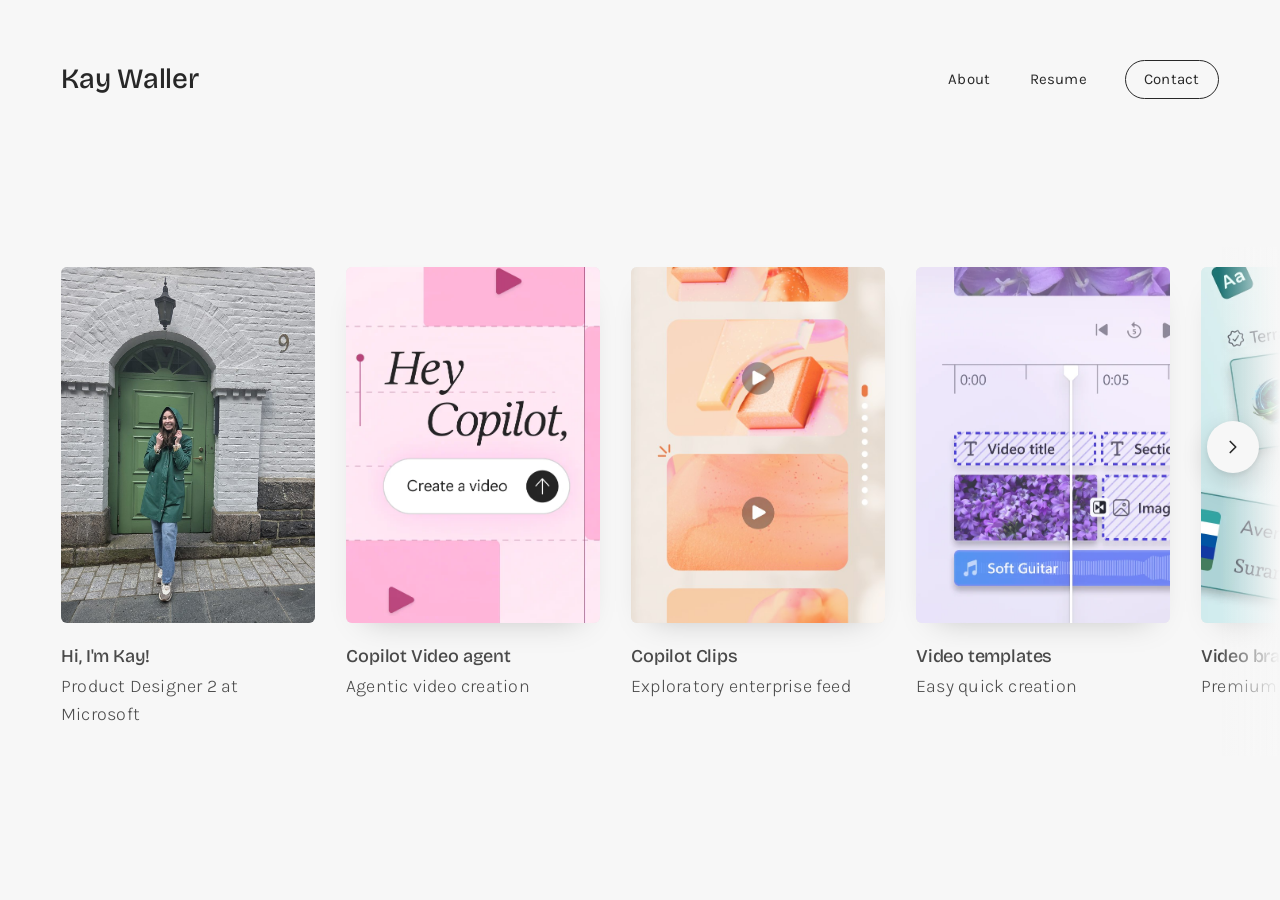
==== commit bbabe4a9: "Update resume link" ====
--- a/index.html
+++ b/index.html
@@ -30,7 +30,7 @@
     <a class="wordmark" href="index.html">Kay Waller</a>
     <nav class="header-links" aria-label="Primary">
       <a href="about.html">About</a>
-      <a href="https://drive.google.com/file/d/1ph3kqgUBcSfzOSYTxsFuliPCpzbeH_09/view?usp=sharing" target="_blank" rel="noopener">Resume</a>
+      <a href="https://drive.google.com/file/d/1Q7bnDZ1TyhZ7tCyuZH1YHzYNVgd-D31E/view?usp=sharing" target="_blank" rel="noopener">Resume</a>
       <a class="pill" href="mailto:kaywaller19@gmail.com">Contact</a>
     </nav>
   </header>
